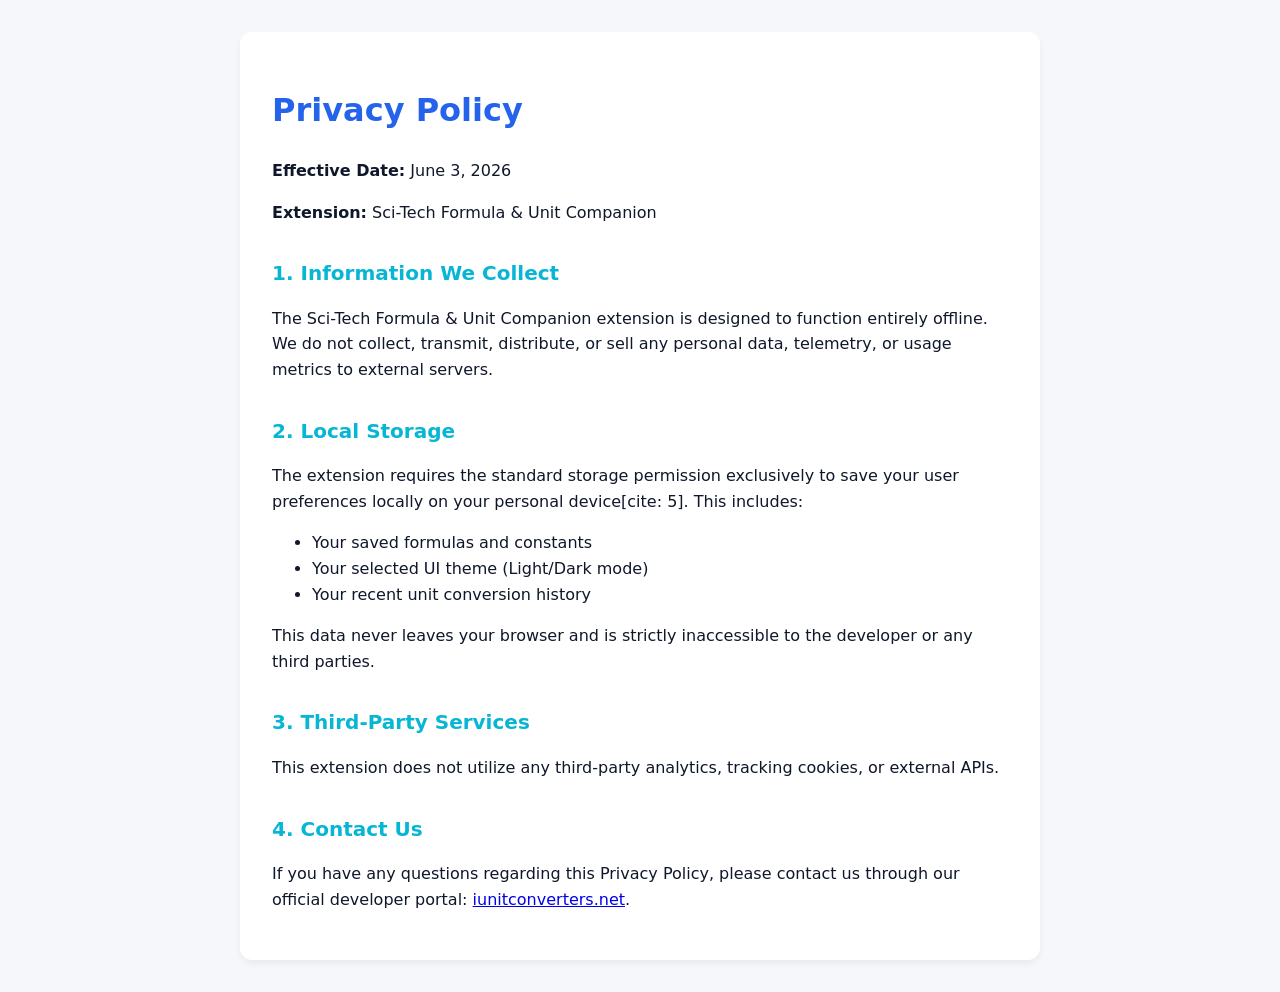
==== index.html @ 549bad3c "Create index.html" ====
<!DOCTYPE html>
<html lang="en">
<head>
    <meta charset="UTF-8">
    <meta name="viewport" content="width=device-width, initial-scale=1.0">
    <title>Privacy Policy - Sci-Tech Formula & Unit Companion</title>
    <style>
        body { 
            font-family: system-ui, -apple-system, sans-serif; 
            line-height: 1.6; 
            max-width: 800px; 
            margin: 0 auto; 
            padding: 2rem; 
            color: #0f172a; 
            background: #f5f7fb; 
        }
        h1 { color: #2563eb; }
        h2 { color: #06b6d4; margin-top: 2rem; font-size: 1.25rem; }
        .container { 
            background: #fff; 
            padding: 2rem; 
            border-radius: 12px; 
            box-shadow: 0 4px 6px rgba(0,0,0,0.05); 
        }
    </style>
</head>
<body>
    <div class="container">
        <h1>Privacy Policy</h1>
        <p><strong>Effective Date:</strong> June 3, 2026</p>
        <p><strong>Extension:</strong> Sci-Tech Formula & Unit Companion</p>

        <h2>1. Information We Collect</h2>
        <p>The Sci-Tech Formula & Unit Companion extension is designed to function entirely offline. We do not collect, transmit, distribute, or sell any personal data, telemetry, or usage metrics to external servers.</p>

        <h2>2. Local Storage</h2>
        <p>The extension requires the standard storage permission exclusively to save your user preferences locally on your personal device[cite: 5]. This includes:</p>
        <ul>
            <li>Your saved formulas and constants</li>
            <li>Your selected UI theme (Light/Dark mode)</li>
            <li>Your recent unit conversion history</li>
        </ul>
        <p>This data never leaves your browser and is strictly inaccessible to the developer or any third parties.</p>

        <h2>3. Third-Party Services</h2>
        <p>This extension does not utilize any third-party analytics, tracking cookies, or external APIs.</p>

        <h2>4. Contact Us</h2>
        <p>If you have any questions regarding this Privacy Policy, please contact us through our official developer portal: <a href="https://iunitconverters.net/">iunitconverters.net</a>.</p>
    </div>
</body>
</html>
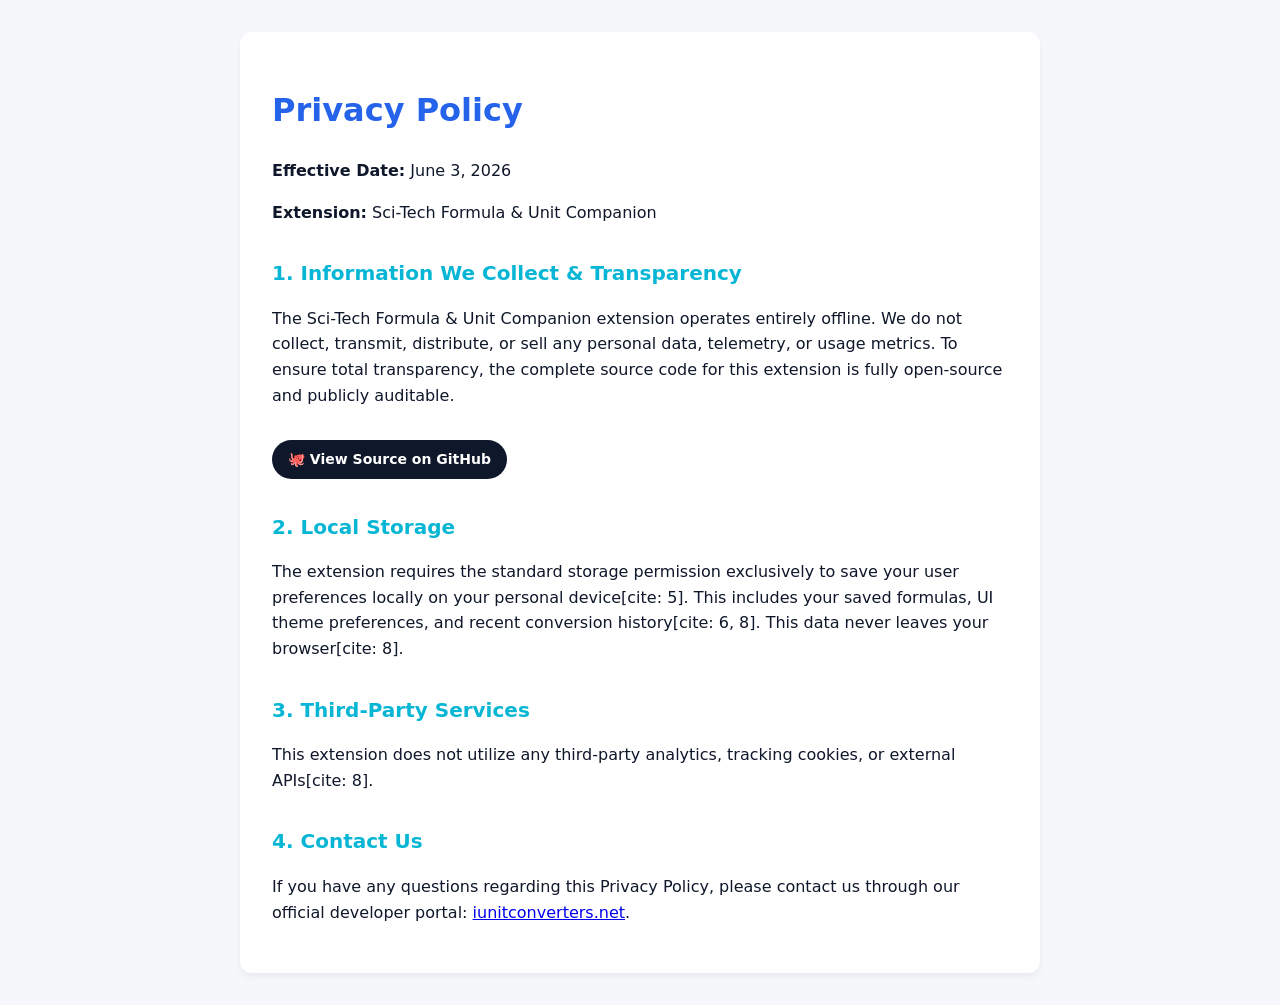
==== commit 82bebe12: "Update index.html" ====
--- a/index.html
+++ b/index.html
@@ -5,23 +5,11 @@
     <meta name="viewport" content="width=device-width, initial-scale=1.0">
     <title>Privacy Policy - Sci-Tech Formula & Unit Companion</title>
     <style>
-        body { 
-            font-family: system-ui, -apple-system, sans-serif; 
-            line-height: 1.6; 
-            max-width: 800px; 
-            margin: 0 auto; 
-            padding: 2rem; 
-            color: #0f172a; 
-            background: #f5f7fb; 
-        }
+        body { font-family: system-ui, -apple-system, sans-serif; line-height: 1.6; max-width: 800px; margin: 0 auto; padding: 2rem; color: #0f172a; background: #f5f7fb; }
         h1 { color: #2563eb; }
         h2 { color: #06b6d4; margin-top: 2rem; font-size: 1.25rem; }
-        .container { 
-            background: #fff; 
-            padding: 2rem; 
-            border-radius: 12px; 
-            box-shadow: 0 4px 6px rgba(0,0,0,0.05); 
-        }
+        .container { background: #fff; padding: 2rem; border-radius: 12px; box-shadow: 0 4px 6px rgba(0,0,0,0.05); }
+        .badge { display: inline-block; background: #0f172a; color: #fff; padding: 0.5rem 1rem; border-radius: 20px; text-decoration: none; font-size: 0.875rem; font-weight: bold; margin-top: 1rem; }
     </style>
 </head>
 <body>
@@ -30,20 +18,15 @@
         <p><strong>Effective Date:</strong> June 3, 2026</p>
         <p><strong>Extension:</strong> Sci-Tech Formula & Unit Companion</p>
 
-        <h2>1. Information We Collect</h2>
-        <p>The Sci-Tech Formula & Unit Companion extension is designed to function entirely offline. We do not collect, transmit, distribute, or sell any personal data, telemetry, or usage metrics to external servers.</p>
+        <h2>1. Information We Collect & Transparency</h2>
+        <p>The Sci-Tech Formula & Unit Companion extension operates entirely offline. We do not collect, transmit, distribute, or sell any personal data, telemetry, or usage metrics. To ensure total transparency, the complete source code for this extension is fully open-source and publicly auditable.</p>
+        <a href="https://github.com/sahansandaruwan/sci-tech" class="badge" target="_blank">🐙 View Source on GitHub</a>
 
         <h2>2. Local Storage</h2>
-        <p>The extension requires the standard storage permission exclusively to save your user preferences locally on your personal device[cite: 5]. This includes:</p>
-        <ul>
-            <li>Your saved formulas and constants</li>
-            <li>Your selected UI theme (Light/Dark mode)</li>
-            <li>Your recent unit conversion history</li>
-        </ul>
-        <p>This data never leaves your browser and is strictly inaccessible to the developer or any third parties.</p>
+        <p>The extension requires the standard storage permission exclusively to save your user preferences locally on your personal device[cite: 5]. This includes your saved formulas, UI theme preferences, and recent conversion history[cite: 6, 8]. This data never leaves your browser[cite: 8].</p>
 
         <h2>3. Third-Party Services</h2>
-        <p>This extension does not utilize any third-party analytics, tracking cookies, or external APIs.</p>
+        <p>This extension does not utilize any third-party analytics, tracking cookies, or external APIs[cite: 8].</p>
 
         <h2>4. Contact Us</h2>
         <p>If you have any questions regarding this Privacy Policy, please contact us through our official developer portal: <a href="https://iunitconverters.net/">iunitconverters.net</a>.</p>
